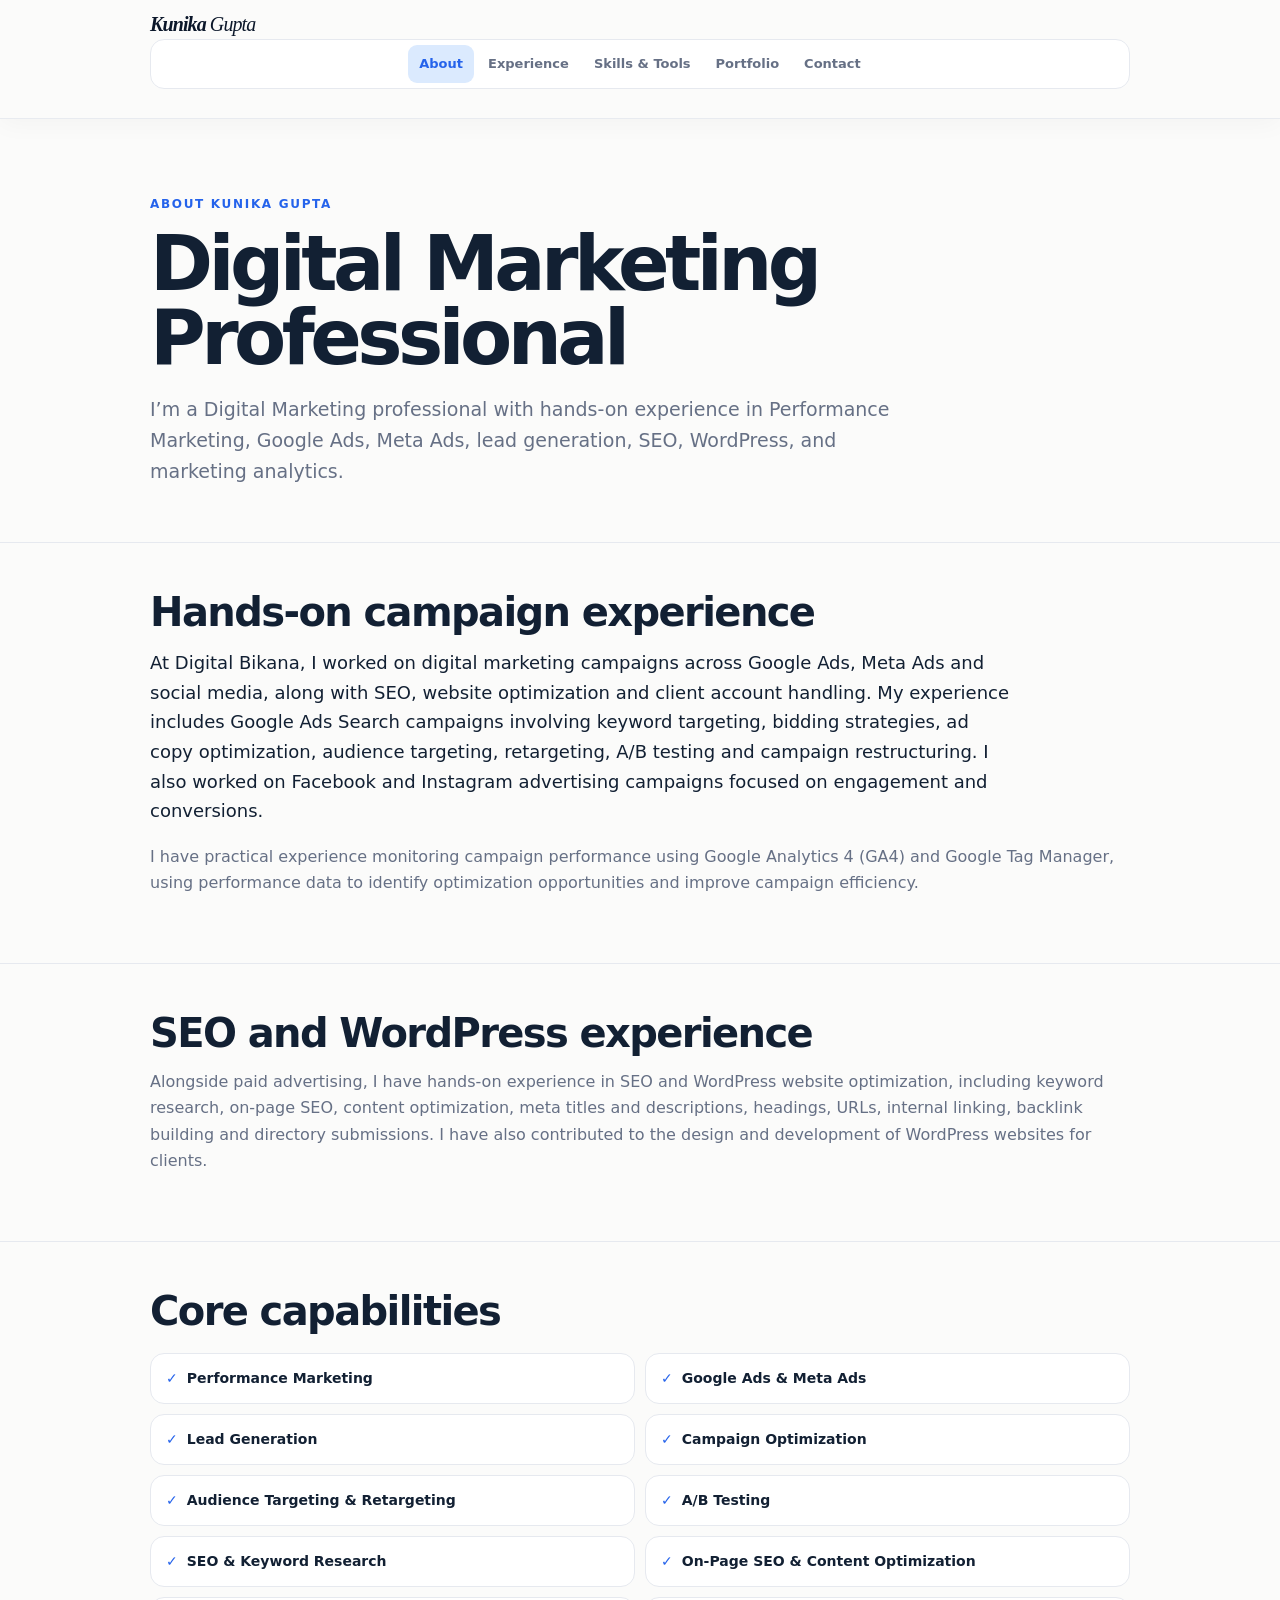
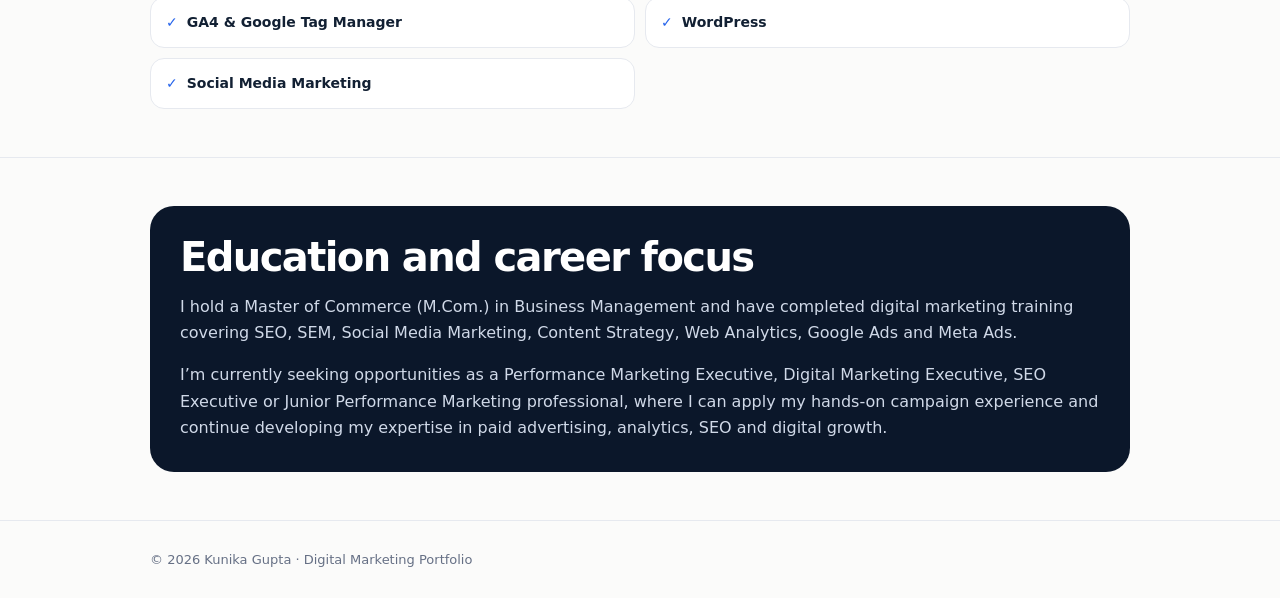
==== about.html @ 9bfc3f41 "page" ====
<!doctype html>
<html lang="en">
<head>
  <meta charset="utf-8">
  <meta name="viewport" content="width=device-width, initial-scale=1">
  <title>About Kunika Gupta | Digital Marketing Professional</title>
  <meta name="description" content="Learn about Kunika Gupta, a digital marketing professional with hands-on experience in Performance Marketing, Google Ads, Meta Ads, SEO, WordPress, GA4 and lead generation.">
  <meta name="robots" content="index, follow">
  <meta property="og:title" content="About Kunika Gupta | Digital Marketing Professional">
  <meta property="og:description" content="Performance marketing, Google Ads, Meta Ads, SEO, WordPress and marketing analytics experience.">
  <link rel="stylesheet" href="navigation.css">
  <style>
    :root{--ink:#122033;--muted:#667085;--line:#e6e9ef;--paper:#fbfbfa;--blue:#2563eb;--navy:#0b172a;--soft:#f5f7fb}
    *{box-sizing:border-box}html{scroll-behavior:smooth}body{margin:0;background:var(--paper);color:var(--ink);font:16px/1.65 Inter,ui-sans-serif,system-ui,-apple-system,"Segoe UI",Roboto,Arial,sans-serif}a{color:inherit;text-decoration:none}.wrap{width:min(980px,calc(100% - 48px));margin:auto}.hero{padding:76px 0 54px;border-bottom:1px solid var(--line)}.eyebrow{color:var(--blue);font-size:12px;font-weight:850;letter-spacing:.14em;text-transform:uppercase}.hero h1{font-size:clamp(44px,7vw,76px);line-height:.98;letter-spacing:-.06em;margin:12px 0 18px}.hero p{max-width:760px;margin:0;color:var(--muted);font-size:19px}.section{padding:48px 0;border-bottom:1px solid var(--line)}h2{font-size:clamp(28px,4vw,40px);line-height:1.08;letter-spacing:-.04em;margin:0 0 14px}p{margin:0 0 18px;color:var(--muted)}.intro{font-size:18px;color:var(--ink);max-width:860px}.capabilities{display:grid;grid-template-columns:repeat(2,1fr);gap:10px;margin:20px 0 0;padding:0;list-style:none}.capabilities li{border:1px solid var(--line);border-radius:14px;background:#fff;padding:13px 15px;font-weight:750;font-size:14px}.capabilities li::before{content:"✓";color:var(--blue);margin-right:9px;font-weight:900}.career{background:var(--navy);color:#fff;border-radius:24px;padding:30px}.career h2{color:#fff}.career p{color:#d0d9e8;margin:0}.footer{padding:28px 0;color:var(--muted);font-size:13px}@media(max-width:600px){.wrap{width:min(100% - 32px,980px)}.hero{padding:54px 0 42px}.capabilities{grid-template-columns:1fr}.career{padding:24px}}
  </style>
</head>
<body>
  <header class="nav full-nav"><div class="wrap navin"><a class="brand" href="/" aria-label="Kunika Gupta home"><span class="brand-name"><strong>Kunika</strong> Gupta</span></a><nav class="navlinks" aria-label="Main navigation"><a class="active" href="about.html">About</a><a href="/#experience">Experience</a><a href="/#skills">Skills &amp; Tools</a><a href="clients.html">Portfolio</a><a href="/#contact">Contact</a></nav></div></header>
  <main>
    <section class="hero"><div class="wrap"><div class="eyebrow">About Kunika Gupta</div><h1>Digital Marketing Professional</h1><p>I’m a Digital Marketing professional with hands-on experience in Performance Marketing, Google Ads, Meta Ads, lead generation, SEO, WordPress, and marketing analytics.</p></div></section>
    <section class="section"><div class="wrap"><h2>Hands-on campaign experience</h2><p class="intro">At Digital Bikana, I worked on digital marketing campaigns across Google Ads, Meta Ads and social media, along with SEO, website optimization and client account handling. My experience includes Google Ads Search campaigns involving keyword targeting, bidding strategies, ad copy optimization, audience targeting, retargeting, A/B testing and campaign restructuring. I also worked on Facebook and Instagram advertising campaigns focused on engagement and conversions.</p><p>I have practical experience monitoring campaign performance using Google Analytics 4 (GA4) and Google Tag Manager, using performance data to identify optimization opportunities and improve campaign efficiency.</p></div></section>
    <section class="section"><div class="wrap"><h2>SEO and WordPress experience</h2><p>Alongside paid advertising, I have hands-on experience in SEO and WordPress website optimization, including keyword research, on-page SEO, content optimization, meta titles and descriptions, headings, URLs, internal linking, backlink building and directory submissions. I have also contributed to the design and development of WordPress websites for clients.</p></div></section>
    <section class="section"><div class="wrap"><h2>Core capabilities</h2><ul class="capabilities"><li>Performance Marketing</li><li>Google Ads &amp; Meta Ads</li><li>Lead Generation</li><li>Campaign Optimization</li><li>Audience Targeting &amp; Retargeting</li><li>A/B Testing</li><li>SEO &amp; Keyword Research</li><li>On-Page SEO &amp; Content Optimization</li><li>GA4 &amp; Google Tag Manager</li><li>WordPress</li><li>Social Media Marketing</li></ul></div></section>
    <section class="section"><div class="wrap"><div class="career"><h2>Education and career focus</h2><p>I hold a Master of Commerce (M.Com.) in Business Management and have completed digital marketing training covering SEO, SEM, Social Media Marketing, Content Strategy, Web Analytics, Google Ads and Meta Ads.</p><p style="margin-top:16px">I’m currently seeking opportunities as a Performance Marketing Executive, Digital Marketing Executive, SEO Executive or Junior Performance Marketing professional, where I can apply my hands-on campaign experience and continue developing my expertise in paid advertising, analytics, SEO and digital growth.</p></div></div></section>
  </main>
  <footer class="footer"><div class="wrap">© 2026 Kunika Gupta · Digital Marketing Portfolio</div></footer>
</body>
</html>
---- navigation.css ----
/* Shared navigation system for the portfolio and its detail pages. */
.nav{
  position:sticky!important;
  top:0;
  z-index:50;
  background:rgba(251,251,250,.9)!important;
  backdrop-filter:blur(16px);
  border-bottom:1px solid rgba(230,233,239,.9)!important;
  box-shadow:0 5px 24px rgba(16,24,40,.035);
}
.navin{min-height:76px!important;gap:24px}
.brand{display:inline-flex!important;align-items:center;gap:10px;font-family:Georgia,"Times New Roman",serif!important;font-weight:400!important;letter-spacing:0!important;text-transform:none!important;color:var(--navy,#0b172a)!important;line-height:1;transition:transform .18s ease}
.brand:hover{transform:translateY(-1px)}
.brand-mark{display:none}
.brand-name{font-size:20px;font-style:italic;letter-spacing:-.045em;white-space:nowrap}
.brand-name strong{font-weight:800}
.navlinks{display:flex!important;align-items:center;gap:3px!important;padding:5px;border:1px solid var(--line,#e6e9ef);border-radius:14px;background:#fff;color:var(--muted,#667085);font-size:13px!important}
.navlinks a{padding:8px 11px!important;border:0!important;border-radius:9px!important;color:inherit!important;font-weight:750!important;transition:background .18s ease,color .18s ease,transform .18s ease}
.navlinks a:hover,.navlinks a.active{background:var(--blue2,#dbeafe)!important;color:var(--blue,#2563eb)!important;transform:none}
.nav.full-nav .navin{min-height:118px!important;flex-direction:column;justify-content:center;gap:11px;padding:13px 0}
.nav.full-nav .brand{justify-content:center}
.nav.full-nav .navlinks{justify-content:center}
.section-head,.coverage-head{display:block!important}
.section-head .lead,.coverage-head .lead,.section-description{max-width:780px!important;margin:14px 0 0!important;color:var(--muted,#667085);font-size:16px;line-height:1.6;font-weight:500;letter-spacing:0}
@media(max-width:560px){
  .navin{min-height:64px!important;padding:9px 0!important;align-items:center!important;gap:12px}
  .nav.full-nav .navin{min-height:100px!important;gap:9px;padding:10px 0!important}
  .brand-mark{width:28px;height:28px;font-size:10px}
  .brand-name{font-size:18px}
  .navlinks{max-width:calc(100vw - 180px);overflow-x:auto;flex-wrap:nowrap!important;scrollbar-width:none}
  .navlinks::-webkit-scrollbar{display:none}
  .navlinks a{white-space:nowrap;padding:7px 9px!important;font-size:12px}
}
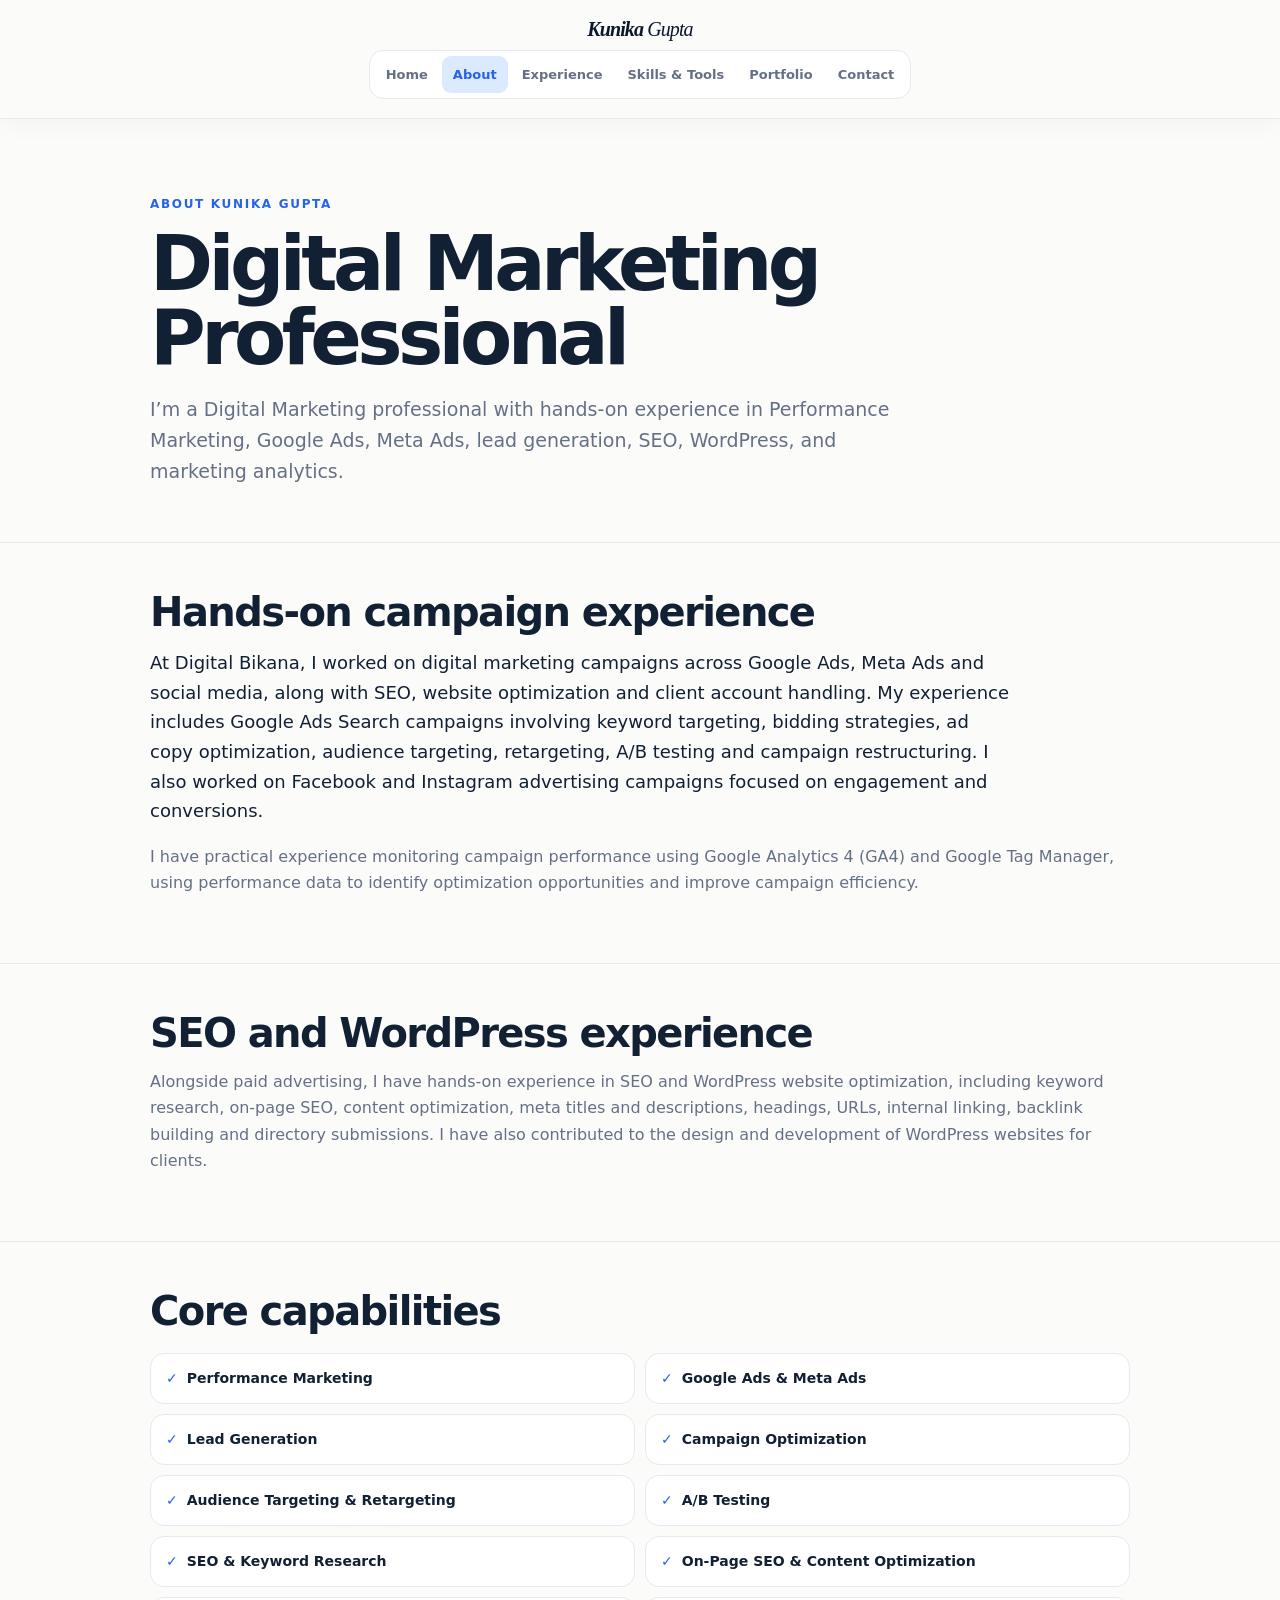
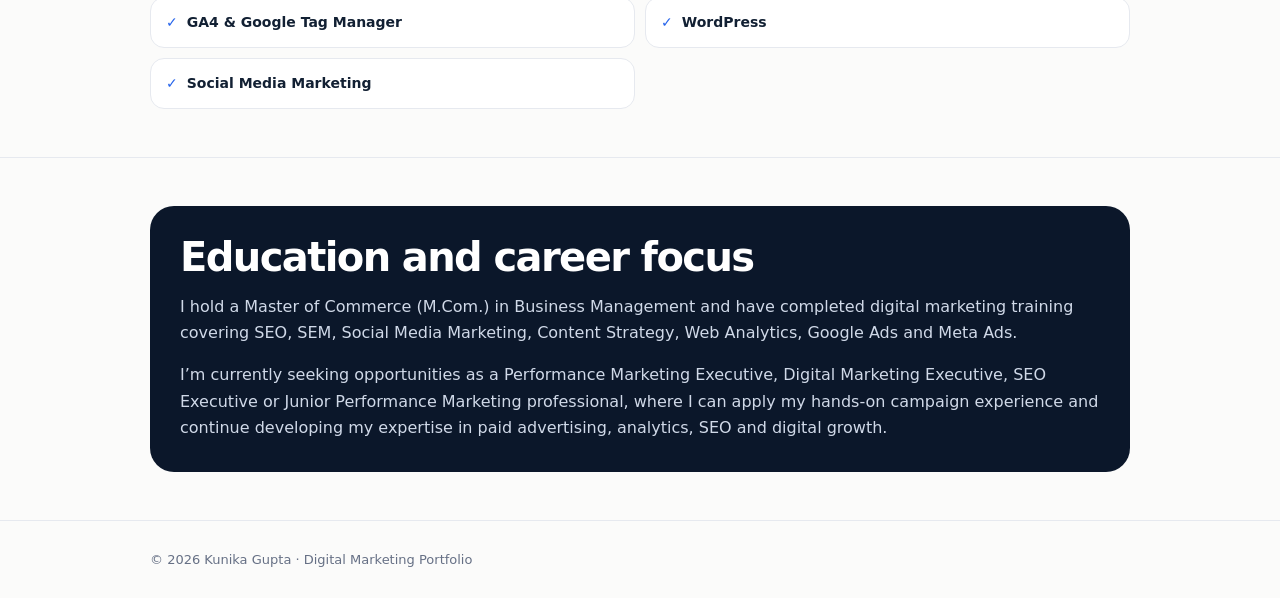
==== commit 84b23357: "update" ====
--- a/about.html
+++ b/about.html
@@ -15,7 +15,7 @@
   </style>
 </head>
 <body>
-  <header class="nav full-nav"><div class="wrap navin"><a class="brand" href="/" aria-label="Kunika Gupta home"><span class="brand-name"><strong>Kunika</strong> Gupta</span></a><nav class="navlinks" aria-label="Main navigation"><a class="active" href="about.html">About</a><a href="/#experience">Experience</a><a href="/#skills">Skills &amp; Tools</a><a href="clients.html">Portfolio</a><a href="/#contact">Contact</a></nav></div></header>
+  <header class="nav full-nav"><div class="wrap navin"><a class="brand" href="/" aria-label="Kunika Gupta home"><span class="brand-name"><strong>Kunika</strong> Gupta</span></a><nav class="navlinks" aria-label="Main navigation"><a href="/">Home</a><a class="active" href="about.html">About</a><a href="/#experience">Experience</a><a href="/#skills">Skills &amp; Tools</a><a href="clients.html">Portfolio</a><a href="/#contact">Contact</a></nav></div></header>
   <main>
     <section class="hero"><div class="wrap"><div class="eyebrow">About Kunika Gupta</div><h1>Digital Marketing Professional</h1><p>I’m a Digital Marketing professional with hands-on experience in Performance Marketing, Google Ads, Meta Ads, lead generation, SEO, WordPress, and marketing analytics.</p></div></section>
     <section class="section"><div class="wrap"><h2>Hands-on campaign experience</h2><p class="intro">At Digital Bikana, I worked on digital marketing campaigns across Google Ads, Meta Ads and social media, along with SEO, website optimization and client account handling. My experience includes Google Ads Search campaigns involving keyword targeting, bidding strategies, ad copy optimization, audience targeting, retargeting, A/B testing and campaign restructuring. I also worked on Facebook and Instagram advertising campaigns focused on engagement and conversions.</p><p>I have practical experience monitoring campaign performance using Google Analytics 4 (GA4) and Google Tag Manager, using performance data to identify optimization opportunities and improve campaign efficiency.</p></div></section>
--- a/navigation.css
+++ b/navigation.css
@@ -8,7 +8,7 @@
   border-bottom:1px solid rgba(230,233,239,.9)!important;
   box-shadow:0 5px 24px rgba(16,24,40,.035);
 }
-.navin{min-height:76px!important;gap:24px}
+.navin{min-height:76px!important;display:flex;align-items:center;justify-content:space-between;gap:24px}
 .brand{display:inline-flex!important;align-items:center;gap:10px;font-family:Georgia,"Times New Roman",serif!important;font-weight:400!important;letter-spacing:0!important;text-transform:none!important;color:var(--navy,#0b172a)!important;line-height:1;transition:transform .18s ease}
 .brand:hover{transform:translateY(-1px)}
 .brand-mark{display:none}
@@ -17,11 +17,12 @@
 .navlinks{display:flex!important;align-items:center;gap:3px!important;padding:5px;border:1px solid var(--line,#e6e9ef);border-radius:14px;background:#fff;color:var(--muted,#667085);font-size:13px!important}
 .navlinks a{padding:8px 11px!important;border:0!important;border-radius:9px!important;color:inherit!important;font-weight:750!important;transition:background .18s ease,color .18s ease,transform .18s ease}
 .navlinks a:hover,.navlinks a.active{background:var(--blue2,#dbeafe)!important;color:var(--blue,#2563eb)!important;transform:none}
-.nav.full-nav .navin{min-height:118px!important;flex-direction:column;justify-content:center;gap:11px;padding:13px 0}
+.nav.full-nav .navin{min-height:118px!important;flex-direction:column;align-items:center;justify-content:center;gap:11px;padding:13px 0}
 .nav.full-nav .brand{justify-content:center}
 .nav.full-nav .navlinks{justify-content:center}
 .section-head,.coverage-head{display:block!important}
 .section-head .lead,.coverage-head .lead,.section-description{max-width:780px!important;margin:14px 0 0!important;color:var(--muted,#667085);font-size:16px;line-height:1.6;font-weight:500;letter-spacing:0}
+.hero-more{display:inline-flex;align-items:center;gap:7px;margin:2px 0 24px;color:var(--blue,#2563eb);font-size:14px;font-weight:800}.hero-more:hover{text-decoration:underline;text-underline-offset:4px}
 @media(max-width:560px){
   .navin{min-height:64px!important;padding:9px 0!important;align-items:center!important;gap:12px}
   .nav.full-nav .navin{min-height:100px!important;gap:9px;padding:10px 0!important}
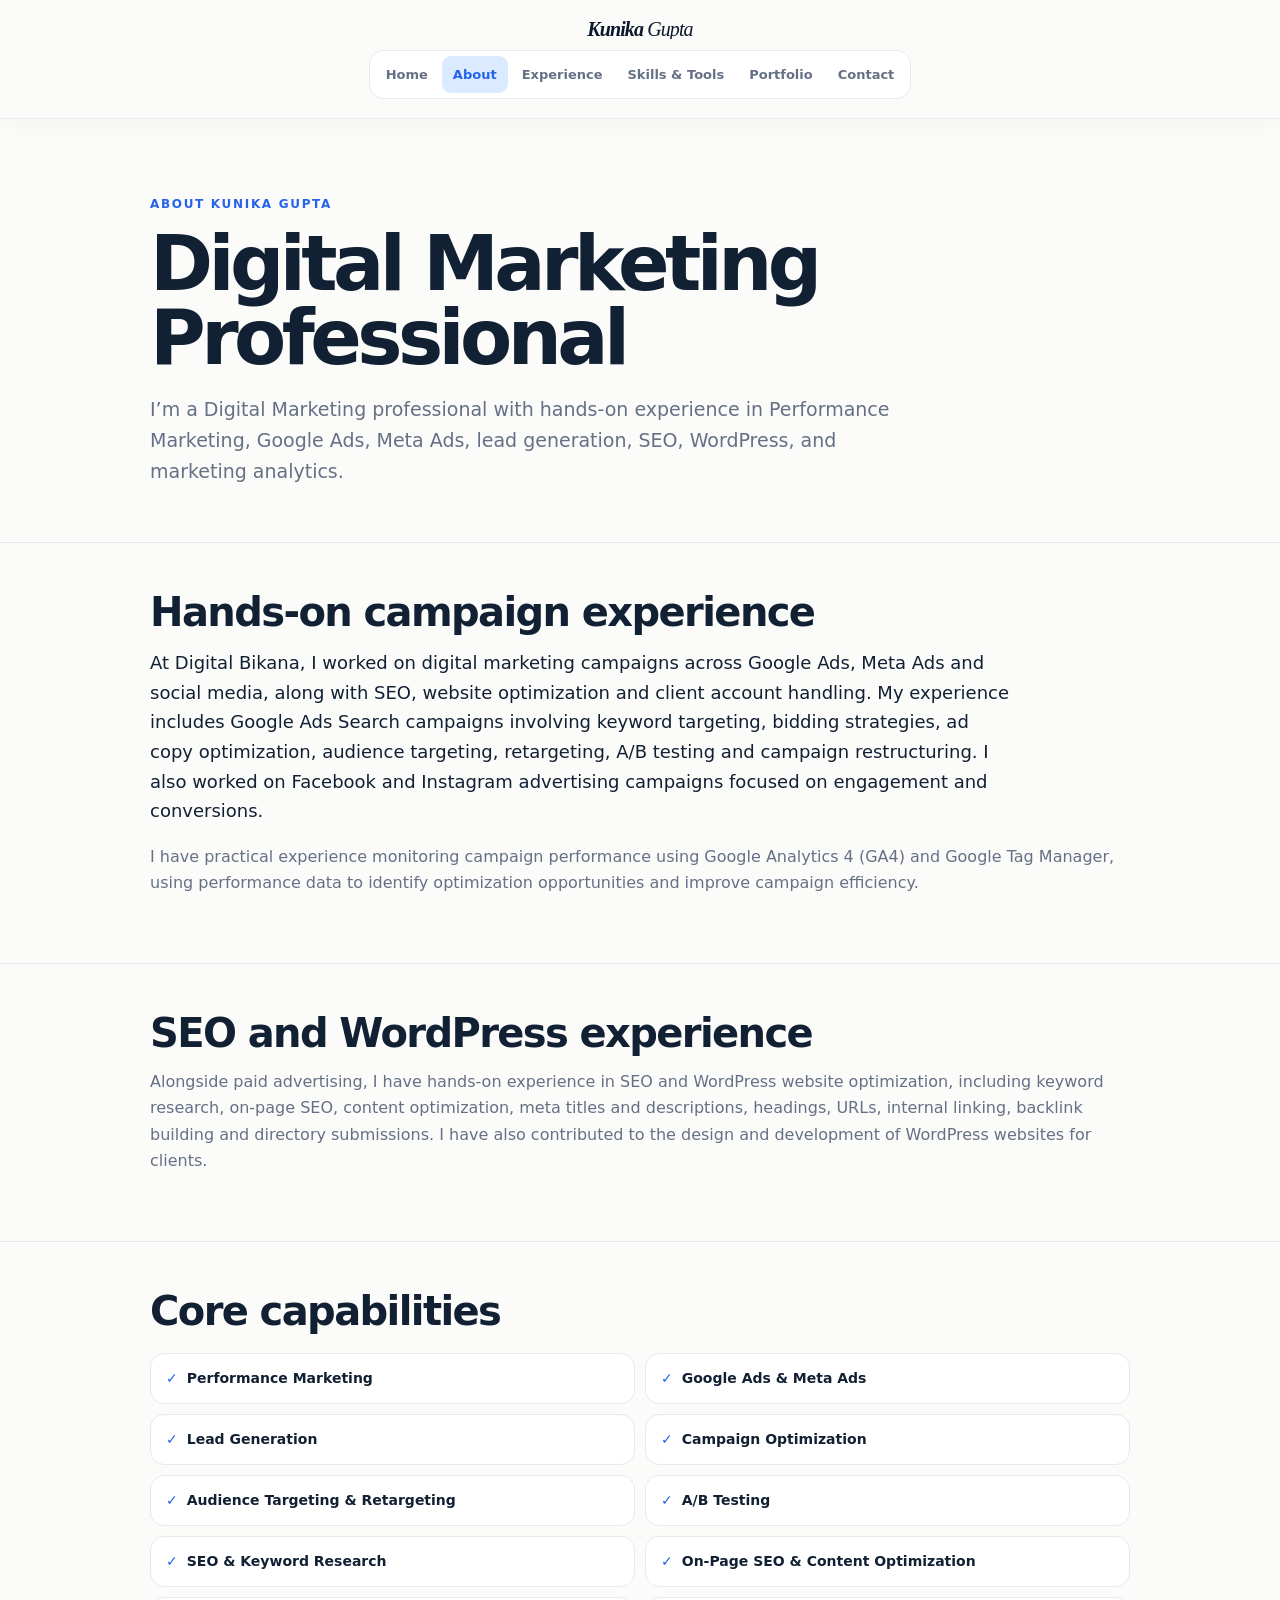
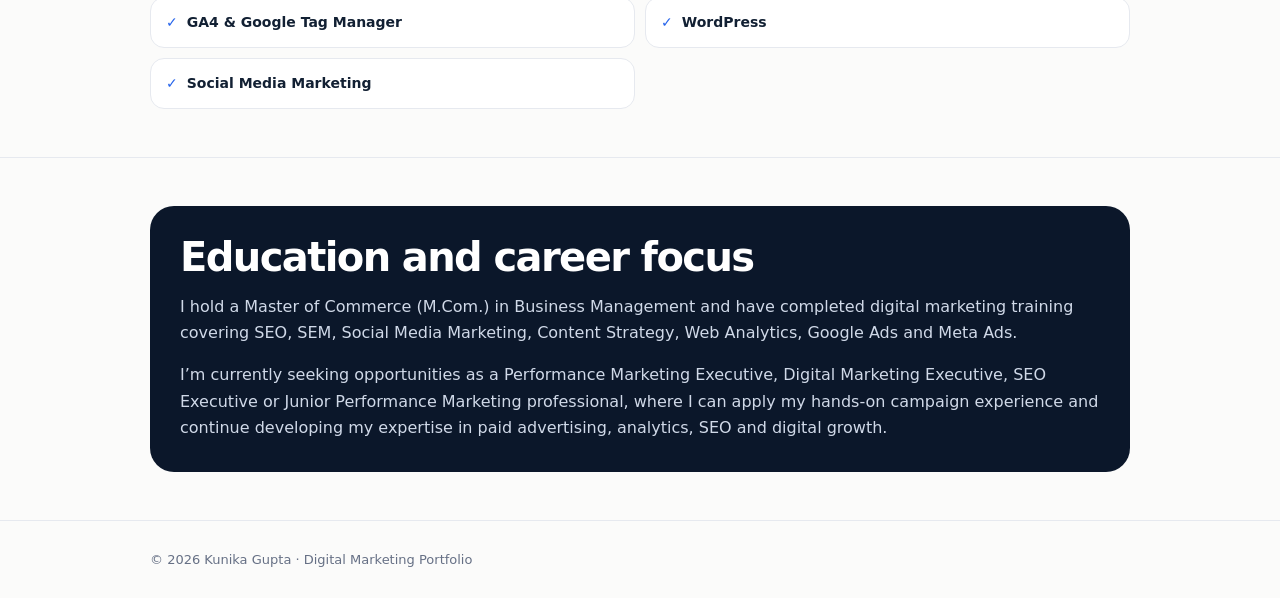
==== commit 866c2c80: "update" ====
--- a/about.html
+++ b/about.html
@@ -9,12 +9,14 @@
   <meta property="og:title" content="About Kunika Gupta | Digital Marketing Professional">
   <meta property="og:description" content="Performance marketing, Google Ads, Meta Ads, SEO, WordPress and marketing analytics experience.">
   <link rel="stylesheet" href="navigation.css">
+  <link rel="stylesheet" href="interactions.css">
   <style>
     :root{--ink:#122033;--muted:#667085;--line:#e6e9ef;--paper:#fbfbfa;--blue:#2563eb;--navy:#0b172a;--soft:#f5f7fb}
     *{box-sizing:border-box}html{scroll-behavior:smooth}body{margin:0;background:var(--paper);color:var(--ink);font:16px/1.65 Inter,ui-sans-serif,system-ui,-apple-system,"Segoe UI",Roboto,Arial,sans-serif}a{color:inherit;text-decoration:none}.wrap{width:min(980px,calc(100% - 48px));margin:auto}.hero{padding:76px 0 54px;border-bottom:1px solid var(--line)}.eyebrow{color:var(--blue);font-size:12px;font-weight:850;letter-spacing:.14em;text-transform:uppercase}.hero h1{font-size:clamp(44px,7vw,76px);line-height:.98;letter-spacing:-.06em;margin:12px 0 18px}.hero p{max-width:760px;margin:0;color:var(--muted);font-size:19px}.section{padding:48px 0;border-bottom:1px solid var(--line)}h2{font-size:clamp(28px,4vw,40px);line-height:1.08;letter-spacing:-.04em;margin:0 0 14px}p{margin:0 0 18px;color:var(--muted)}.intro{font-size:18px;color:var(--ink);max-width:860px}.capabilities{display:grid;grid-template-columns:repeat(2,1fr);gap:10px;margin:20px 0 0;padding:0;list-style:none}.capabilities li{border:1px solid var(--line);border-radius:14px;background:#fff;padding:13px 15px;font-weight:750;font-size:14px}.capabilities li::before{content:"✓";color:var(--blue);margin-right:9px;font-weight:900}.career{background:var(--navy);color:#fff;border-radius:24px;padding:30px}.career h2{color:#fff}.career p{color:#d0d9e8;margin:0}.footer{padding:28px 0;color:var(--muted);font-size:13px}@media(max-width:600px){.wrap{width:min(100% - 32px,980px)}.hero{padding:54px 0 42px}.capabilities{grid-template-columns:1fr}.career{padding:24px}}
   </style>
 </head>
 <body>
+  <script src="interactions.js"></script>
   <header class="nav full-nav"><div class="wrap navin"><a class="brand" href="/" aria-label="Kunika Gupta home"><span class="brand-name"><strong>Kunika</strong> Gupta</span></a><nav class="navlinks" aria-label="Main navigation"><a href="/">Home</a><a class="active" href="about.html">About</a><a href="/#experience">Experience</a><a href="/#skills">Skills &amp; Tools</a><a href="clients.html">Portfolio</a><a href="/#contact">Contact</a></nav></div></header>
   <main>
     <section class="hero"><div class="wrap"><div class="eyebrow">About Kunika Gupta</div><h1>Digital Marketing Professional</h1><p>I’m a Digital Marketing professional with hands-on experience in Performance Marketing, Google Ads, Meta Ads, lead generation, SEO, WordPress, and marketing analytics.</p></div></section>
--- a/navigation.css
+++ b/navigation.css
@@ -23,12 +23,14 @@
 .section-head,.coverage-head{display:block!important}
 .section-head .lead,.coverage-head .lead,.section-description{max-width:780px!important;margin:14px 0 0!important;color:var(--muted,#667085);font-size:16px;line-height:1.6;font-weight:500;letter-spacing:0}
 .hero-more{display:inline-flex;align-items:center;gap:7px;margin:2px 0 24px;color:var(--blue,#2563eb);font-size:14px;font-weight:800}.hero-more:hover{text-decoration:underline;text-underline-offset:4px}
+.portrait-frame{justify-self:center!important;margin-inline:auto}
+@media(max-width:900px){.portrait-frame{justify-self:center!important;margin-inline:auto}}
 @media(max-width:560px){
   .navin{min-height:64px!important;padding:9px 0!important;align-items:center!important;gap:12px}
-  .nav.full-nav .navin{min-height:100px!important;gap:9px;padding:10px 0!important}
-  .brand-mark{width:28px;height:28px;font-size:10px}
+  .nav.full-nav .navin{min-height:auto!important;gap:9px;padding:10px 0 12px!important}
   .brand-name{font-size:18px}
-  .navlinks{max-width:calc(100vw - 180px);overflow-x:auto;flex-wrap:nowrap!important;scrollbar-width:none}
-  .navlinks::-webkit-scrollbar{display:none}
+  .navlinks{width:100%;max-width:none;overflow:visible;flex-wrap:wrap!important;justify-content:center!important;scrollbar-width:auto}
   .navlinks a{white-space:nowrap;padding:7px 9px!important;font-size:12px}
+  main .hero h1,main .hero h2,main .section > .wrap > h2,.section-head h2,.coverage-head h2,.case-wrap>h2,.case-sub>h3{text-align:center}
+  main .hero p,.section-head .lead,.coverage-head .lead,.section-description,.section > .wrap > .copy,.section > .wrap > .section-intro,.case-intro,.case-sub>p{text-align:center;margin-left:auto!important;margin-right:auto!important}
 }
--- a/interactions.css
+++ b/interactions.css
@@ -0,0 +1,16 @@
+/* Original, accessible motion system for the portfolio. */
+:root{--motion-ease:cubic-bezier(.22,1,.36,1)}
+html{scroll-padding-top:138px}
+.scroll-progress{position:fixed;z-index:100;top:0;left:0;width:100%;height:3px;background:transparent;pointer-events:none}.scroll-progress span{display:block;width:0;height:100%;background:linear-gradient(90deg,#2563eb,#7f56d9);transition:width .08s linear}
+.motion-ready .motion-reveal{opacity:0;transform:translateY(28px);transition:opacity .65s var(--motion-ease),transform .65s var(--motion-ease)}
+.motion-ready .motion-reveal.slide-left{transform:translateX(-32px)}
+.motion-ready .motion-reveal.slide-right{transform:translateX(32px)}
+.motion-ready .motion-reveal.is-visible{opacity:1;transform:translate(0)}
+.motion-ready .motion-reveal:nth-child(2){transition-delay:.07s}.motion-ready .motion-reveal:nth-child(3){transition-delay:.14s}.motion-ready .motion-reveal:nth-child(4){transition-delay:.21s}
+.motion-ready .hero .motion-reveal{transition-duration:.78s}
+.interactive-card,.card,.coverage-card,.case-study-card,.case-panel,.toolcard,.skill,.project,.fact,.contact-link{will-change:transform;transition:transform .22s var(--motion-ease),box-shadow .22s var(--motion-ease)}
+@media(hover:hover){.interactive-card:hover,.card:hover,.coverage-card:hover,.case-study-card:hover,.case-panel:hover,.toolcard:hover,.skill:hover,.project:hover,.fact:hover{transform:translateY(-5px);box-shadow:0 16px 34px rgba(16,24,40,.09)}}
+a,button{touch-action:manipulation;-webkit-tap-highlight-color:transparent}.touch-feedback{position:relative;overflow:hidden;isolation:isolate}.touch-ripple{position:absolute;z-index:-1;border-radius:999px;background:rgba(37,99,235,.16);transform:scale(0);animation:touch-ripple .55s ease-out forwards;pointer-events:none}@keyframes touch-ripple{to{transform:scale(1);opacity:0}}
+.nav.scrolled{box-shadow:0 8px 28px rgba(16,24,40,.08)!important}
+@media(max-width:560px){html{scroll-padding-top:180px}.motion-ready .motion-reveal.slide-left,.motion-ready .motion-reveal.slide-right{transform:translateY(20px)}.motion-ready .motion-reveal.is-visible{transform:translate(0)}.interactive-card:active,.card:active,.coverage-card:active,.case-study-card:active,.case-panel:active,.toolcard:active,.skill:active,.project:active,.fact:active,.contact-link:active{transform:scale(.985)}}
+@media(prefers-reduced-motion:reduce){html{scroll-behavior:auto}.scroll-progress{display:none}.motion-ready .motion-reveal,.motion-ready .motion-reveal.slide-left,.motion-ready .motion-reveal.slide-right{opacity:1;transform:none;transition:none}.touch-ripple{display:none}.interactive-card,.card,.coverage-card,.case-study-card,.case-panel,.toolcard,.skill,.project,.fact,.contact-link{transition:none}}
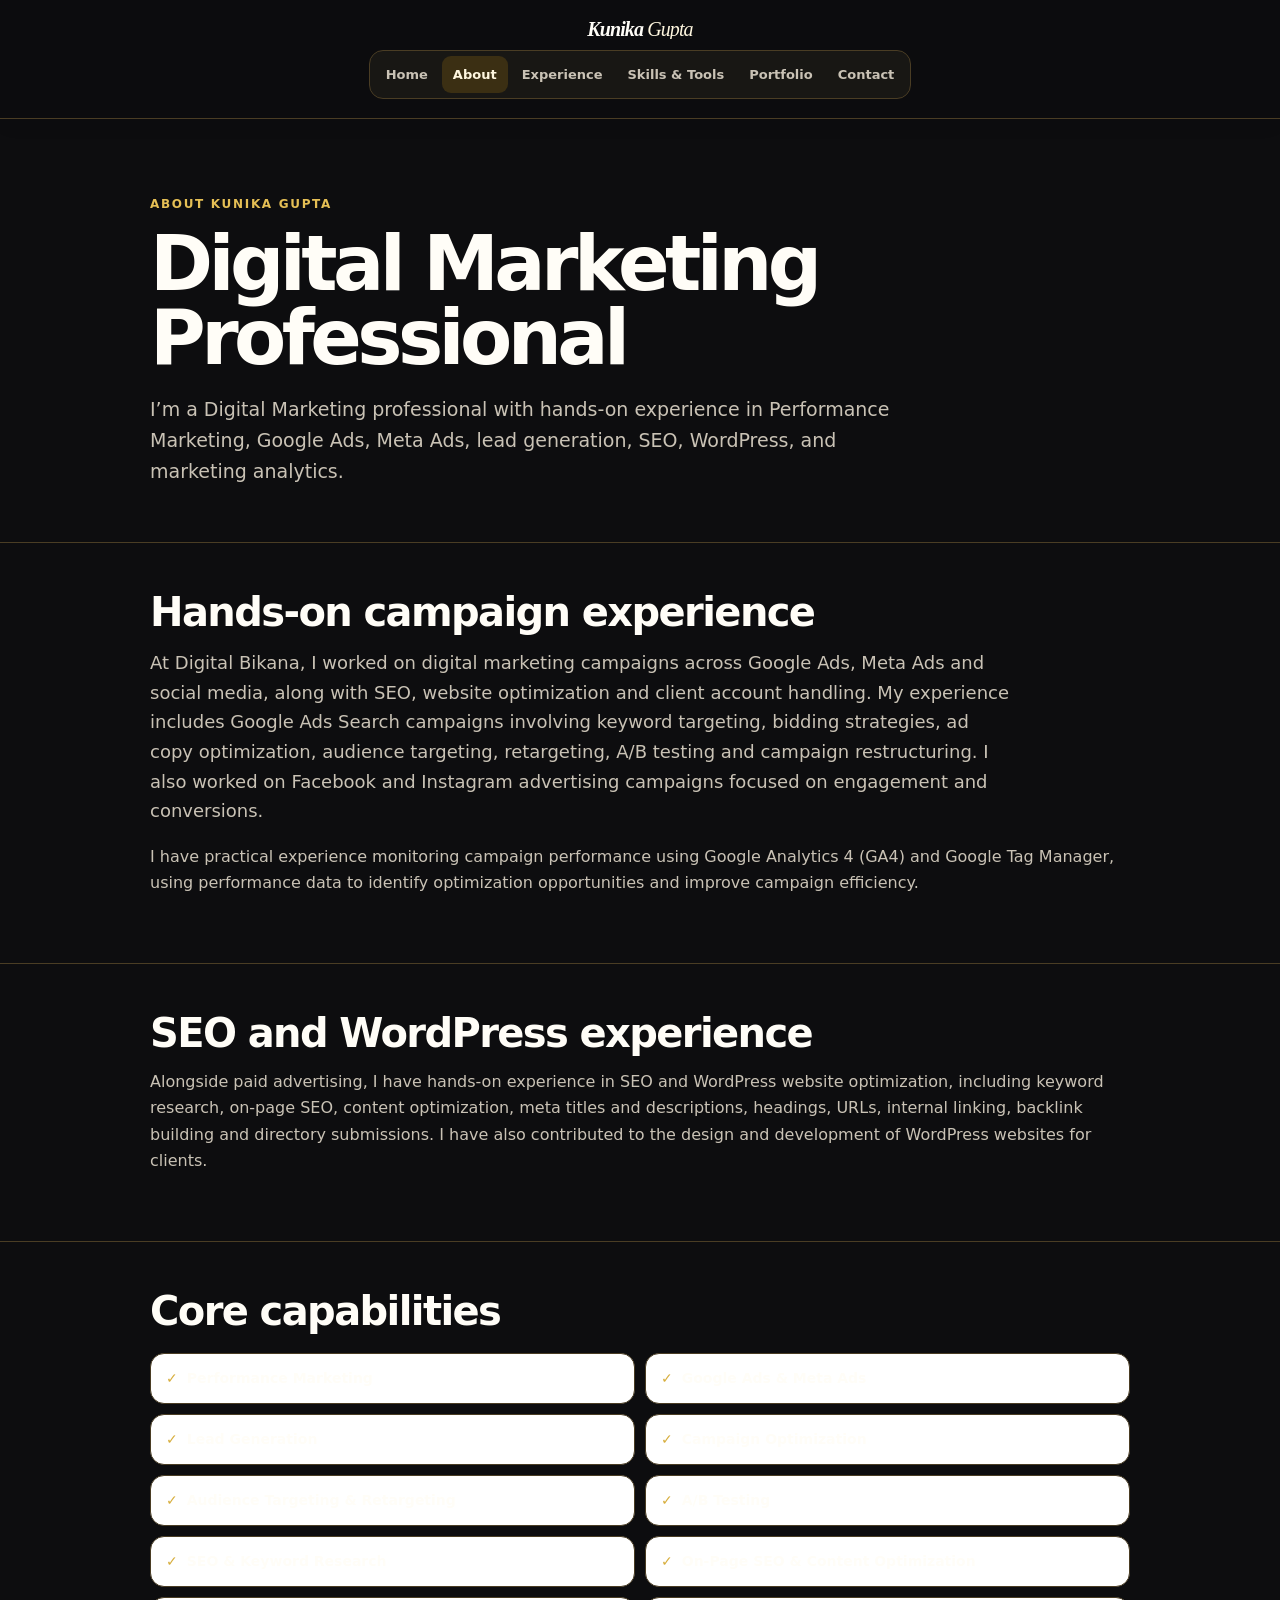
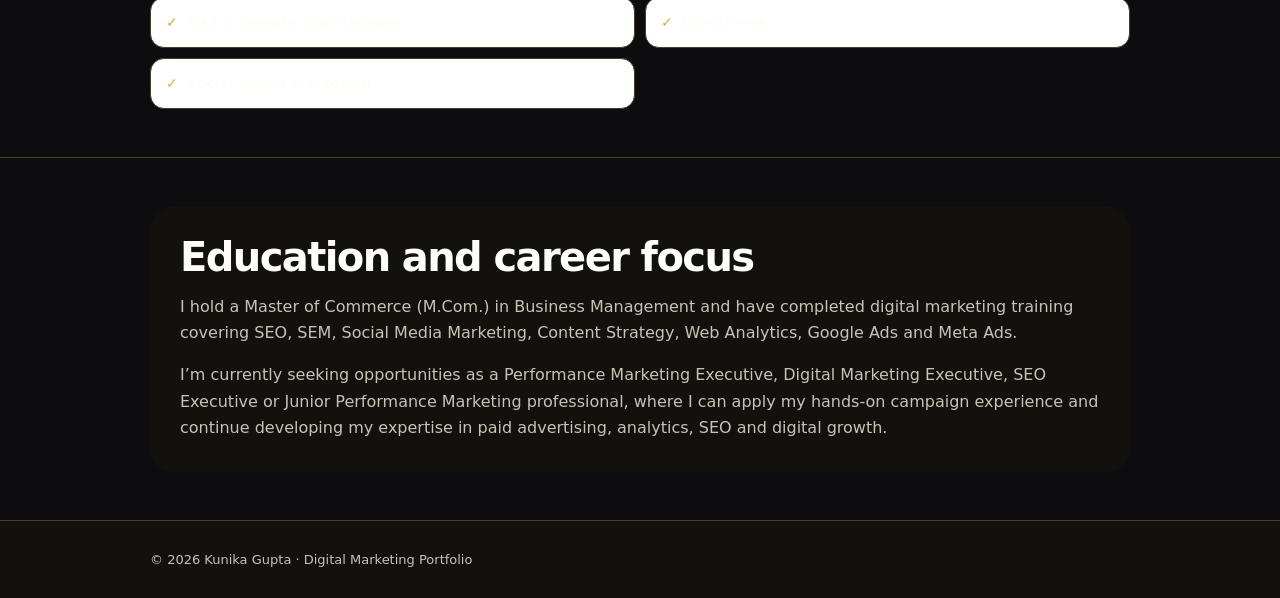
==== commit 63ab405e: "update" ====
--- a/about.html
+++ b/about.html
@@ -10,6 +10,7 @@
   <meta property="og:description" content="Performance marketing, Google Ads, Meta Ads, SEO, WordPress and marketing analytics experience.">
   <link rel="stylesheet" href="navigation.css">
   <link rel="stylesheet" href="interactions.css">
+  <link rel="stylesheet" href="dark-theme.css">
   <style>
     :root{--ink:#122033;--muted:#667085;--line:#e6e9ef;--paper:#fbfbfa;--blue:#2563eb;--navy:#0b172a;--soft:#f5f7fb}
     *{box-sizing:border-box}html{scroll-behavior:smooth}body{margin:0;background:var(--paper);color:var(--ink);font:16px/1.65 Inter,ui-sans-serif,system-ui,-apple-system,"Segoe UI",Roboto,Arial,sans-serif}a{color:inherit;text-decoration:none}.wrap{width:min(980px,calc(100% - 48px));margin:auto}.hero{padding:76px 0 54px;border-bottom:1px solid var(--line)}.eyebrow{color:var(--blue);font-size:12px;font-weight:850;letter-spacing:.14em;text-transform:uppercase}.hero h1{font-size:clamp(44px,7vw,76px);line-height:.98;letter-spacing:-.06em;margin:12px 0 18px}.hero p{max-width:760px;margin:0;color:var(--muted);font-size:19px}.section{padding:48px 0;border-bottom:1px solid var(--line)}h2{font-size:clamp(28px,4vw,40px);line-height:1.08;letter-spacing:-.04em;margin:0 0 14px}p{margin:0 0 18px;color:var(--muted)}.intro{font-size:18px;color:var(--ink);max-width:860px}.capabilities{display:grid;grid-template-columns:repeat(2,1fr);gap:10px;margin:20px 0 0;padding:0;list-style:none}.capabilities li{border:1px solid var(--line);border-radius:14px;background:#fff;padding:13px 15px;font-weight:750;font-size:14px}.capabilities li::before{content:"✓";color:var(--blue);margin-right:9px;font-weight:900}.career{background:var(--navy);color:#fff;border-radius:24px;padding:30px}.career h2{color:#fff}.career p{color:#d0d9e8;margin:0}.footer{padding:28px 0;color:var(--muted);font-size:13px}@media(max-width:600px){.wrap{width:min(100% - 32px,980px)}.hero{padding:54px 0 42px}.capabilities{grid-template-columns:1fr}.career{padding:24px}}
--- a/dark-theme.css
+++ b/dark-theme.css
@@ -0,0 +1,9 @@
+/* Shared dark portfolio theme: charcoal surfaces, warm gold accents and white type. */
+:root{--ink:#fffdf7!important;--muted:#c9c2b5!important;--line:#4a3d24!important;--paper:#0d0d0f!important;--card:#171719!important;--blue:#d7ae3d!important;--blue2:#34280f!important;--navy:#11100d!important;--soft:#211d15!important;--green:#d7ae3d!important;--purple:#b58b2c!important;--orange:#f5d77b!important}
+html,body{background:var(--paper)!important;color:var(--ink)!important}body{color:var(--ink)!important}.nav{background:rgba(13,13,15,.9)!important;border-color:var(--line)!important}.navlinks{background:#181714!important;border-color:var(--line)!important;color:var(--muted)!important}.navlinks a:hover,.navlinks a.active{background:#3b2f13!important;color:#fff7df!important}.brand{color:#fff7df!important}.brand-name strong{color:#f1c657}.scroll-progress span{background:linear-gradient(90deg,#d7ae3d,#fff3c4)!important}.nav.scrolled{box-shadow:0 8px 28px rgba(0,0,0,.48)!important}
+h1,h2,h3,h4,b,strong,.hero h1,.section h2{color:var(--ink)!important}.eyebrow,.kicker,.platform,.coverage-type,.skill-no,.mini{color:#e5bf55!important}p,.lead,.copy,.section-intro,.section-description,.smalllead,.note,.case-intro,.case-sub>p,.hero p{color:var(--muted)!important}.hero,.section,.coverage,.tools{background:transparent!important;border-color:var(--line)!important}
+.card,.coverage-card,.site-card,.project,.skill,.toolcard,.case-panel,.case-study-card,.fact,.metric,.panel,.contact-link,.item,.evidence-dialog,.evidence-dialog,.evidence-dialog-head,.evidence-box,.tag,.chip,.step,.historical-note,.coverage-summary,.summary-pill{background:var(--card)!important;border-color:var(--line)!important;color:var(--ink)!important}.case-wrap,.career,.footer{background:#12110e!important;color:var(--ink)!important}.case-wrap .case-intro,.career p,.footer{color:var(--muted)!important}.case-wrap .kicker{color:#e5bf55!important}
+.btn,.evidence a,.case-detail{background:#d7ae3d!important;color:#14110a!important;border-color:#d7ae3d!important}.btn.light{background:#1a1813!important;color:#fff7df!important;border-color:var(--line)!important}.hero-more,.contact-arrow,.evidence-trigger,.view-screenshot,.coverage-bottom a,.client-card a,.site-card a{color:#f1c657!important}.contact-icon,.toolicon{background:#211d15!important;border-color:var(--line)!important}.portrait-frame{background:#171719!important;border-color:#755d28!important}.portrait{filter:saturate(.96) contrast(1.02)}
+.bartrack,.track{background:#302a1d!important}.barfill,.fill{background:#d7ae3d!important}.barfill.green,.fill.green{background:#f1c657!important}.barfill.purple{background:#b58b2c!important}.donut,.pie{filter:saturate(.78) brightness(.95)}.legend,.legend span{color:var(--muted)!important}.donut:after{background:var(--card)!important}.pie-wrap,.facts,.metric-grid{color:var(--ink)!important}
+.evidence-modal{background:rgba(0,0,0,.76)!important}.evidence-close,.modal-close{background:#211d15!important;border-color:var(--line)!important;color:#fff7df!important}.evidence-caption{color:var(--muted)!important}.item figcaption{background:var(--card)!important;color:var(--muted)!important}.touch-ripple{background:rgba(241,198,87,.22)!important}
+@media(hover:hover){.interactive-card:hover,.card:hover,.coverage-card:hover,.case-study-card:hover,.case-panel:hover,.toolcard:hover,.skill:hover,.project:hover,.fact:hover{box-shadow:0 16px 34px rgba(0,0,0,.34)!important}}
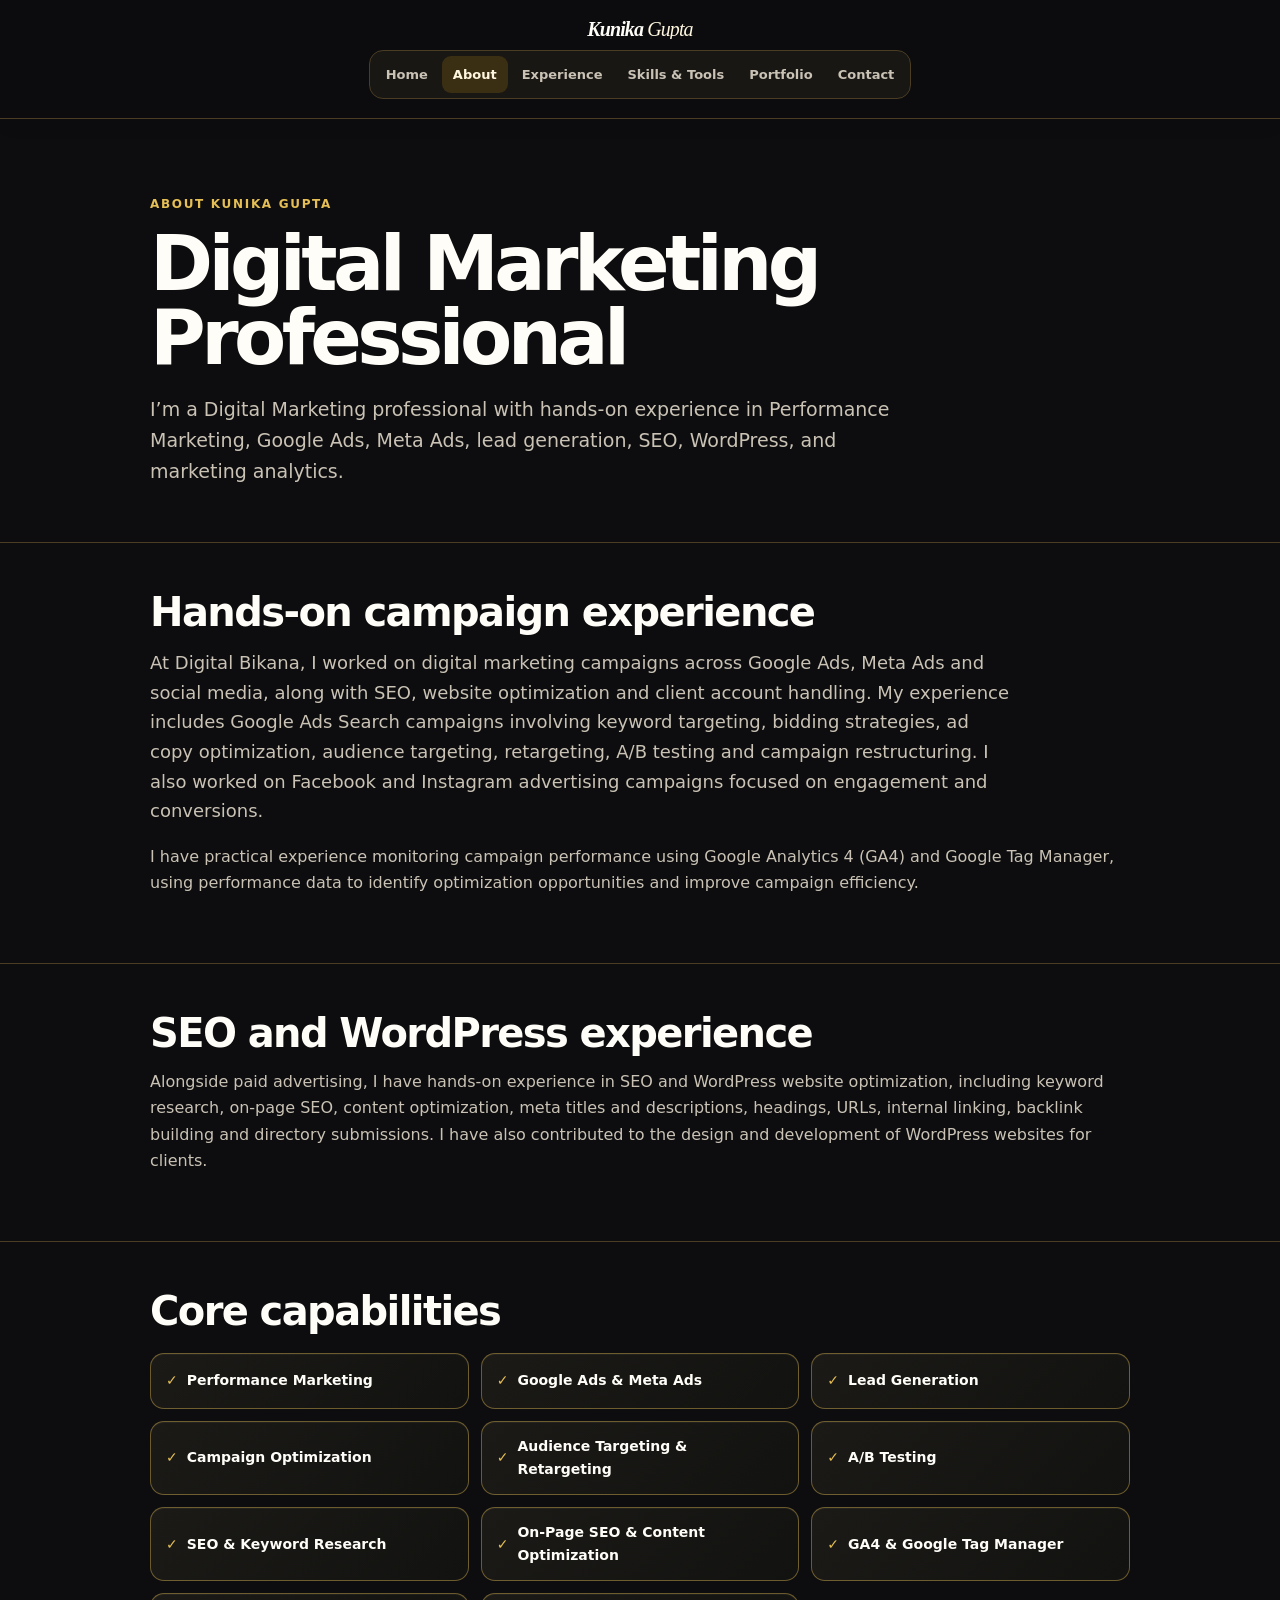
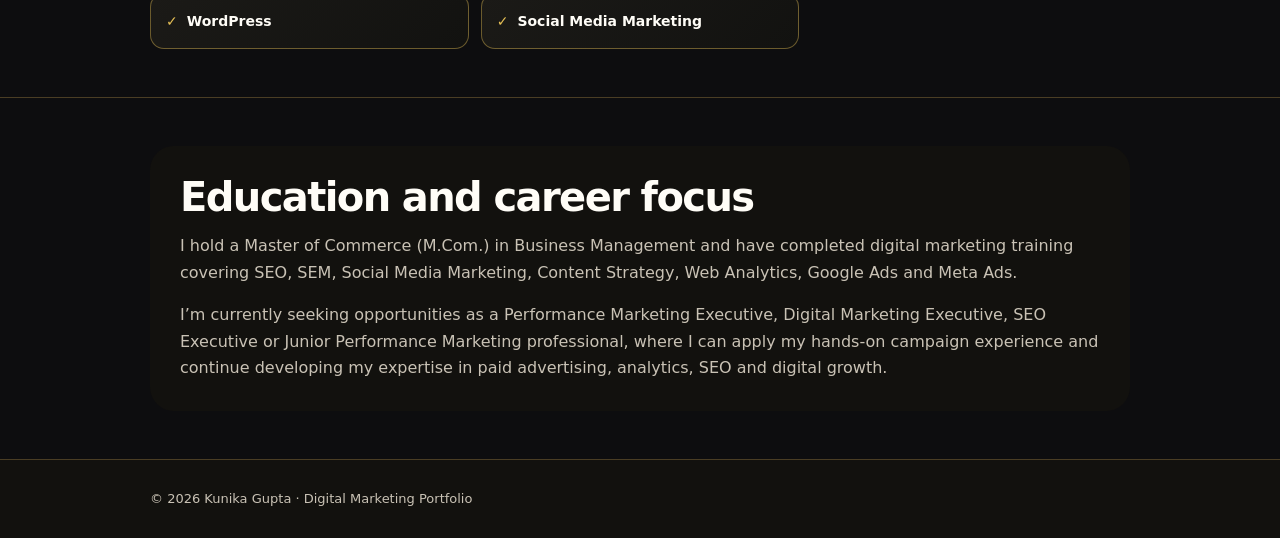
==== commit fed7cca1: "update" ====
--- a/about.html
+++ b/about.html
@@ -10,7 +10,7 @@
   <meta property="og:description" content="Performance marketing, Google Ads, Meta Ads, SEO, WordPress and marketing analytics experience.">
   <link rel="stylesheet" href="navigation.css">
   <link rel="stylesheet" href="interactions.css">
-  <link rel="stylesheet" href="dark-theme.css">
+  <link rel="stylesheet" href="dark-theme.css?v=5">
   <style>
     :root{--ink:#122033;--muted:#667085;--line:#e6e9ef;--paper:#fbfbfa;--blue:#2563eb;--navy:#0b172a;--soft:#f5f7fb}
     *{box-sizing:border-box}html{scroll-behavior:smooth}body{margin:0;background:var(--paper);color:var(--ink);font:16px/1.65 Inter,ui-sans-serif,system-ui,-apple-system,"Segoe UI",Roboto,Arial,sans-serif}a{color:inherit;text-decoration:none}.wrap{width:min(980px,calc(100% - 48px));margin:auto}.hero{padding:76px 0 54px;border-bottom:1px solid var(--line)}.eyebrow{color:var(--blue);font-size:12px;font-weight:850;letter-spacing:.14em;text-transform:uppercase}.hero h1{font-size:clamp(44px,7vw,76px);line-height:.98;letter-spacing:-.06em;margin:12px 0 18px}.hero p{max-width:760px;margin:0;color:var(--muted);font-size:19px}.section{padding:48px 0;border-bottom:1px solid var(--line)}h2{font-size:clamp(28px,4vw,40px);line-height:1.08;letter-spacing:-.04em;margin:0 0 14px}p{margin:0 0 18px;color:var(--muted)}.intro{font-size:18px;color:var(--ink);max-width:860px}.capabilities{display:grid;grid-template-columns:repeat(2,1fr);gap:10px;margin:20px 0 0;padding:0;list-style:none}.capabilities li{border:1px solid var(--line);border-radius:14px;background:#fff;padding:13px 15px;font-weight:750;font-size:14px}.capabilities li::before{content:"✓";color:var(--blue);margin-right:9px;font-weight:900}.career{background:var(--navy);color:#fff;border-radius:24px;padding:30px}.career h2{color:#fff}.career p{color:#d0d9e8;margin:0}.footer{padding:28px 0;color:var(--muted);font-size:13px}@media(max-width:600px){.wrap{width:min(100% - 32px,980px)}.hero{padding:54px 0 42px}.capabilities{grid-template-columns:1fr}.career{padding:24px}}
--- a/dark-theme.css
+++ b/dark-theme.css
@@ -2,8 +2,20 @@
 :root{--ink:#fffdf7!important;--muted:#c9c2b5!important;--line:#4a3d24!important;--paper:#0d0d0f!important;--card:#171719!important;--blue:#d7ae3d!important;--blue2:#34280f!important;--navy:#11100d!important;--soft:#211d15!important;--green:#d7ae3d!important;--purple:#b58b2c!important;--orange:#f5d77b!important}
 html,body{background:var(--paper)!important;color:var(--ink)!important}body{color:var(--ink)!important}.nav{background:rgba(13,13,15,.9)!important;border-color:var(--line)!important}.navlinks{background:#181714!important;border-color:var(--line)!important;color:var(--muted)!important}.navlinks a:hover,.navlinks a.active{background:#3b2f13!important;color:#fff7df!important}.brand{color:#fff7df!important}.brand-name strong{color:#f1c657}.scroll-progress span{background:linear-gradient(90deg,#d7ae3d,#fff3c4)!important}.nav.scrolled{box-shadow:0 8px 28px rgba(0,0,0,.48)!important}
 h1,h2,h3,h4,b,strong,.hero h1,.section h2{color:var(--ink)!important}.eyebrow,.kicker,.platform,.coverage-type,.skill-no,.mini{color:#e5bf55!important}p,.lead,.copy,.section-intro,.section-description,.smalllead,.note,.case-intro,.case-sub>p,.hero p{color:var(--muted)!important}.hero,.section,.coverage,.tools{background:transparent!important;border-color:var(--line)!important}
-.card,.coverage-card,.site-card,.project,.skill,.toolcard,.case-panel,.case-study-card,.fact,.metric,.panel,.contact-link,.item,.evidence-dialog,.evidence-dialog,.evidence-dialog-head,.evidence-box,.tag,.chip,.step,.historical-note,.coverage-summary,.summary-pill{background:var(--card)!important;border-color:var(--line)!important;color:var(--ink)!important}.case-wrap,.career,.footer{background:#12110e!important;color:var(--ink)!important}.case-wrap .case-intro,.career p,.footer{color:var(--muted)!important}.case-wrap .kicker{color:#e5bf55!important}
-.btn,.evidence a,.case-detail{background:#d7ae3d!important;color:#14110a!important;border-color:#d7ae3d!important}.btn.light{background:#1a1813!important;color:#fff7df!important;border-color:var(--line)!important}.hero-more,.contact-arrow,.evidence-trigger,.view-screenshot,.coverage-bottom a,.client-card a,.site-card a{color:#f1c657!important}.contact-icon,.toolicon{background:#211d15!important;border-color:var(--line)!important}.portrait-frame{background:#171719!important;border-color:#755d28!important}.portrait{filter:saturate(.96) contrast(1.02)}
+.card,.coverage-card,.site-card,.project,.skill,.toolcard,.case-panel,.case-study-card,.fact,.metric,.panel,.contact-link,.item,.exp,.evidence-dialog,.evidence-dialog,.evidence-dialog-head,.evidence-box,.tag,.chip,.step,.historical-note,.coverage-summary,.summary-pill{background:var(--card)!important;border-color:var(--line)!important;color:var(--ink)!important}.exp time,.exp .role{color:#e5bf55!important}.exp p,.exp ul{color:var(--muted)!important}.case-wrap,.career,.footer{background:#12110e!important;color:var(--ink)!important}.case-wrap .case-intro,.career p,.footer{color:var(--muted)!important}.case-wrap .kicker{color:#e5bf55!important}
+.btn,.evidence a,.case-detail{background:#d7ae3d!important;color:#14110a!important;border-color:#d7ae3d!important}.btn.light{background:#1a1813!important;color:#fff7df!important;border-color:var(--line)!important}.hero-more,.contact-arrow,.evidence-trigger,.view-screenshot,.coverage-bottom a,.client-card a,.site-card a{color:#f1c657!important}.contact-icon,.toolicon{background:#211d15!important;border-color:var(--line)!important}.toolicon img{width:28px!important;height:28px!important;display:block;object-fit:contain;filter:none!important}.portrait-frame{background:#171719!important;border-color:#755d28!important}.portrait{filter:saturate(.96) contrast(1.02)}
 .bartrack,.track{background:#302a1d!important}.barfill,.fill{background:#d7ae3d!important}.barfill.green,.fill.green{background:#f1c657!important}.barfill.purple{background:#b58b2c!important}.donut,.pie{filter:saturate(.78) brightness(.95)}.legend,.legend span{color:var(--muted)!important}.donut:after{background:var(--card)!important}.pie-wrap,.facts,.metric-grid{color:var(--ink)!important}
 .evidence-modal{background:rgba(0,0,0,.76)!important}.evidence-close,.modal-close{background:#211d15!important;border-color:var(--line)!important;color:#fff7df!important}.evidence-caption{color:var(--muted)!important}.item figcaption{background:var(--card)!important;color:var(--muted)!important}.touch-ripple{background:rgba(241,198,87,.22)!important}
 @media(hover:hover){.interactive-card:hover,.card:hover,.coverage-card:hover,.case-study-card:hover,.case-panel:hover,.toolcard:hover,.skill:hover,.project:hover,.fact:hover{box-shadow:0 16px 34px rgba(0,0,0,.34)!important}}
+
+/* Focused gold glow for portfolio, website, tool and case-study cards. */
+#meta-exposure .coverage-card,#web-exposure .coverage-card,#tools .toolcard,.case-study-card{transition:transform .24s cubic-bezier(.22,1,.36,1),border-color .24s ease,box-shadow .24s ease!important}
+@media(hover:hover){#meta-exposure .coverage-card:hover,#web-exposure .coverage-card:hover,#tools .toolcard:hover,.case-study-card:hover{transform:translateY(-6px)!important;border-color:rgba(238,198,84,.78)!important;box-shadow:0 0 0 1px rgba(239,199,85,.22),0 18px 38px rgba(0,0,0,.38),0 0 32px rgba(215,174,61,.25)!important}}
+#meta-exposure .coverage-card:focus-within,#web-exposure .coverage-card:focus-within,#tools .toolcard:focus-within,.case-study-card:focus-within{border-color:rgba(238,198,84,.78)!important;box-shadow:0 0 0 3px rgba(215,174,61,.18),0 0 30px rgba(215,174,61,.2)!important}
+
+/* About: compact, legible capability cards that belong to the dark theme. */
+.capabilities{gap:12px!important}
+.capabilities li{display:flex;align-items:center;min-height:56px;background:linear-gradient(135deg,#1b1a17,#121210)!important;border-color:rgba(228,190,84,.42)!important;color:#fffdf7!important;box-shadow:inset 0 1px 0 rgba(255,255,255,.045);transition:transform .22s ease,border-color .22s ease,box-shadow .22s ease!important}
+.capabilities li::before{color:#e5bf55!important;flex:0 0 auto}
+@media(min-width:760px){.capabilities{grid-template-columns:repeat(3,1fr)!important}}
+@media(hover:hover){.capabilities li:hover{transform:translateY(-4px);border-color:rgba(238,198,84,.8)!important;box-shadow:inset 0 1px 0 rgba(255,255,255,.07),0 12px 28px rgba(0,0,0,.34),0 0 22px rgba(215,174,61,.18)!important}}
